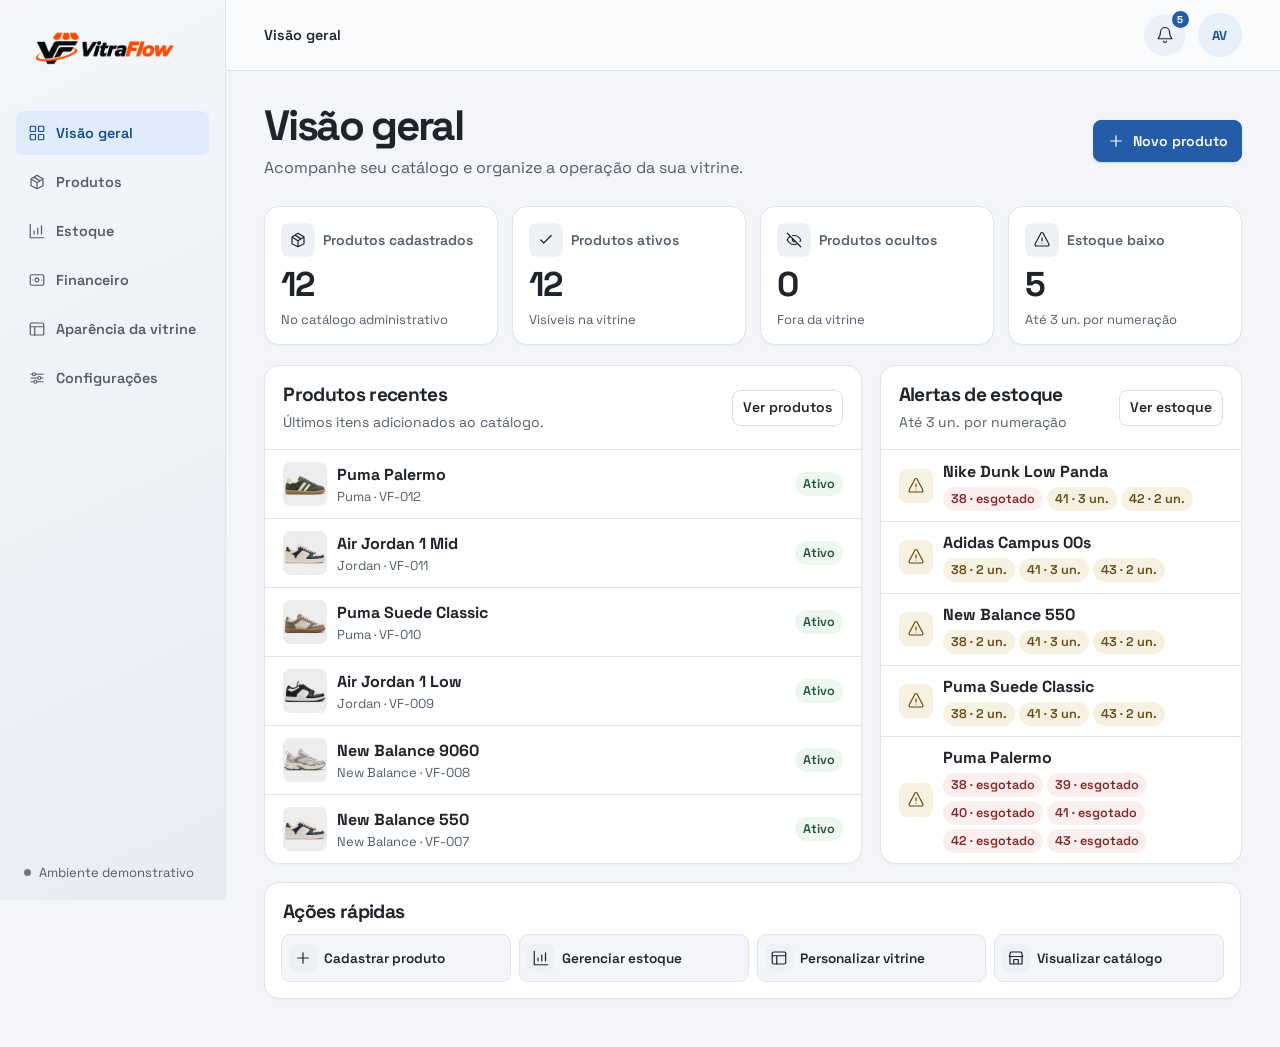
==== rn-imports/admin/index.html @ c919d17e "first commit" ====
<!doctype html>
<html lang="pt-BR">
<head>
  <meta charset="utf-8">
  <meta name="viewport" content="width=device-width, initial-scale=1, viewport-fit=cover">
  <meta name="description" content="Painel administrativo demonstrativo da VitraFlow">
  <title>Visão geral | VitraFlow</title>
  <link rel="icon" href="../assets/icons/vitraflow-symbol.png" type="image/png">
  <link rel="preconnect" href="https://fonts.googleapis.com">
  <link rel="preconnect" href="https://fonts.gstatic.com" crossorigin>
  <link href="https://fonts.googleapis.com/css2?family=Anton&family=Archivo:wght@400;600;700&family=Inter:wght@400;600;700&family=Space+Grotesk:wght@400;500;600;700&display=swap" rel="stylesheet">
  <link rel="stylesheet" href="admin.css">
  <script type="module" src="admin.js"></script>
</head>
<body>
  <a class="skip" href="#content">Ir para o conteúdo</a>
  <div class="shell">
    <div class="sidebar">
      <a class="wordmark" href="#overview"><img src="../assets/images/vitraflow-logo.png" alt="VitraFlow" width="778" height="264"></a>
      <nav id="navigation" aria-label="Administração"></nav>
      <div class="sidebar-foot"><span class="environment-dot"></span> Ambiente demonstrativo</div>
    </div>
    <div class="workspace">
      <header class="topbar">
        <div class="topbar-title"><span id="page-label">Visão geral</span></div>
        <div class="account">
          <details class="header-notifications" id="header-notifications">
            <summary class="icon-button" id="notification-toggle" aria-label="Notificações">
              <svg class="icon" viewBox="0 0 24 24" fill="none" stroke="currentColor" stroke-width="1.6" stroke-linecap="round" stroke-linejoin="round" aria-hidden="true"><path d="M18 8a6 6 0 0 0-12 0c0 7-3 7-3 9h18c0-2-3-2-3-9m-8 12a2 2 0 0 0 4 0"/></svg>
              <span class="notification-count" id="notification-count" aria-hidden="true" hidden></span>
            </summary>
            <section class="notification-panel" aria-labelledby="notification-title">
              <div class="notification-heading"><h2 id="notification-title">Notificações</h2><button class="button compact" id="clear-notifications" type="button" hidden>Limpar</button></div>
              <div id="notification-list"></div>
            </section>
          </details>
          <a class="avatar" id="profile-link" href="#profile" aria-label="Meu perfil">AV</a>
        </div>
      </header>
      <main id="content" tabindex="-1"></main>
    </div>
  </div>
  <div id="notice" class="toast" role="status" hidden></div>
  <dialog id="confirmation" aria-labelledby="confirmation-title" aria-describedby="confirmation-copy"><form method="dialog">
    <h2 id="confirmation-title"></h2><p id="confirmation-copy"></p>
    <div class="actions"><button class="button" value="cancel" autofocus>Cancelar</button><button class="button danger" value="confirm" id="confirmation-action">Confirmar</button></div>
  </form></dialog>
</body>
</html>
---- rn-imports/admin/admin.css ----
:root {
  color-scheme: light;
  --ink: #20232a;
  --muted: #535c69;
  --line: #e0e4eb;
  --soft: #edf0f4;
  --canvas: #f3f5f8;
  --surface: #fff;
  --danger: #9c2929;
  --radius: 15px;
  --accent: #255ca8;
  --accent-fill: #e0ebfc;
  font-family: 'Space Grotesk', system-ui, sans-serif;
  color: var(--ink);
  background: var(--canvas);
}
* { box-sizing: border-box; }
body { margin: 0; }
[hidden] { display: none !important; }
button, input, textarea, select { font: inherit; color: inherit; }
a { color: inherit; text-decoration: none; }
button { cursor: pointer; }
button:disabled { cursor: default; opacity: .45; }
:focus-visible { outline: 2px solid #565656; outline-offset: 3px; }
img { display: block; max-width: 100%; }
h1, h2, h3, p { margin: 0; }
h1 { font-size: clamp(1.85rem, 4vw, 2.65rem); letter-spacing: -.055em; line-height: 1.06; }
h2 { font-size: 1.2rem; letter-spacing: -.035em; }
h3 { font-size: 1rem; }
p { line-height: 1.5; }
small { font-size: .8125rem; }
.skip { position: fixed; top: .5rem; left: .5rem; background: white; padding: .75rem; z-index: 20; transform: translateY(-150%); }
.skip:focus { transform: none; }
.sr-only { position: absolute; width: 1px; height: 1px; overflow: hidden; clip-path: inset(50%); white-space: nowrap; }
.shell { display: grid; grid-template-columns: 226px minmax(0, 1fr); min-height: 100vh; }
.sidebar { background: linear-gradient(155deg, #f4f6fa, #e9edf3); border-right: 1px solid var(--line); position: sticky; top: 0; height: 100dvh; display: flex; flex-direction: column; padding: 24px 16px 16px; z-index: 5; overflow: auto; }
.wordmark { display: block; width: 150px; margin: 0 12px 36px; }
.wordmark img { height: auto; }
.sidebar nav { display: grid; gap: 5px; }
.nav-link { display: flex; align-items: center; gap: 10px; padding: 11px 12px; min-height: 44px; border-radius: 8px; font-weight: 600; color: var(--muted); font-size: .9rem; }
.nav-link:hover { background: #dfe5ee; color: var(--ink); }
.nav-link[aria-current] { background: var(--accent-fill); color: #184b8a; }
.sidebar-foot { margin-top: auto; padding: 18px 8px 3px; color: var(--muted); font-size: .8125rem; display: flex; align-items: center; gap: 8px; }
.environment-dot { width: 7px; height: 7px; border-radius: 50%; background: #777; }
.topbar { display: flex; align-items: center; justify-content: space-between; gap: 12px; min-height: 71px; padding: 10px clamp(14px, 3vw, 42px); background: #fafbfd; border-bottom: 1px solid var(--line); }
.topbar-title, .account { display: flex; align-items: center; gap: 12px; }
.topbar-title { font-weight: 600; font-size: .9rem; }
.avatar { display: grid; place-items: center; flex: 0 0 36px; height: 36px; border-radius: 50%; background: #e6effa; color: #245184; font-weight: 700; font-size: .8125rem; }
.icon { width: 18px; height: 18px; vertical-align: middle; flex: none; }
.nav-mobile-label { display: none; }
#content { max-width: 1536px; margin: 0 auto; padding: 32px clamp(14px, 3vw, 42px) 48px; }
.page-heading, .panel-heading, .actions { display: flex; flex-wrap: wrap; align-items: center; gap: 10px; }
.page-heading, .panel-heading { justify-content: space-between; }
.page-heading { margin-bottom: 26px; gap: 16px; }
.page-heading p { color: var(--muted); margin-top: 8px; }
.button, .icon-button { border: 1px solid #dedede; background: white; border-radius: 8px; padding: 9px 13px; min-height: 42px; display: inline-flex; align-items: center; justify-content: center; gap: 8px; font-weight: 600; font-size: .875rem; line-height: 1.2; text-align: center; }
.button:hover, .icon-button:hover { background: #f0f0f0; }
.button.primary { background: var(--accent); border-color: var(--accent); color: white; box-shadow: 0 1px 2px #12396026; }
.button.primary:hover { background: #1d4c8c; }
.button.danger { background: #faf0f0; border-color: #efd5d5; color: var(--danger); }
.button.danger:hover { background: #f4dddd; }
.button.compact { min-height: 36px; padding: 7px 10px; }
.icon-button { width: 42px; padding: 0; }
.muted { color: var(--muted); }
.stats { display: grid; grid-template-columns: repeat(4, minmax(0, 1fr)); gap: 14px; margin-bottom: 20px; }
.metric, .panel { background: white; border: 1px solid var(--line); border-radius: var(--radius); min-width: 0; box-shadow: 0 1px 2px #2636540a; }
.metric { padding: 16px; display: grid; gap: 10px; align-content: start; }
.metric-title { display: flex; align-items: center; gap: 8px; font-size: .875rem; color: var(--muted); font-weight: 600; }
.tile-icon { display: inline-grid; place-items: center; flex: 0 0 34px; width: 34px; height: 34px; border-radius: 8px; background: var(--soft); color: var(--ink); }
.metric strong { font-size: 2.15rem; line-height: 1; letter-spacing: -.06em; }
.dashboard-grid { display: grid; grid-template-columns: minmax(0, 1.65fr) minmax(0, 1fr); gap: 18px; align-items: stretch; }
.stack { display: grid; gap: 16px; min-width: 0; align-content: start; }
.panel-heading { padding: 16px 18px; }
.panel-heading p, .panel-body > p { color: var(--muted); margin-top: 5px; font-size: .875rem; }
.panel-body { padding: 16px 18px; }
.panel-heading + .panel-body { padding-top: 4px; }
.list { list-style: none; padding: 0; margin: 0; }
.list > li { padding: 12px 18px; border-top: 1px solid var(--line); display: flex; align-items: center; gap: 10px; }
.list strong, .table-product strong { display: block; overflow-wrap: anywhere; }
.list small { display: block; color: var(--muted); margin-top: 3px; overflow-wrap: anywhere; }
.list .right { margin-left: auto; white-space: nowrap; }
.dashboard-shortcuts { container-type: inline-size; margin-top: 18px; }
.dashboard-shortcuts .panel-heading { padding-bottom: 10px; }
.dashboard-shortcut-grid {
  display: grid;
  grid-template-columns: repeat(2, minmax(0, 1fr));
  gap: 8px;
  padding: 0 16px 16px;
  margin: 0;
  list-style: none;
}
.dashboard-shortcut-grid li { min-width: 0; }
.dashboard-shortcut-grid a {
  display: grid;
  grid-template-columns: 28px minmax(0, 1fr);
  align-items: center;
  gap: 7px;
  height: 100%;
  min-height: 48px;
  padding: 7px;
  border: 1px solid var(--line);
  border-radius: 9px;
  background: var(--canvas);
  font-size: .85rem;
  font-weight: 600;
  line-height: 1.25;
  overflow-wrap: anywhere;
}
.dashboard-shortcut-grid a:hover { border-color: var(--accent); color: var(--accent); }
.dashboard-shortcut-grid .tile-icon { width: 28px; height: 28px; }
@container (min-width: 620px) {
  .dashboard-shortcut-grid { grid-template-columns: repeat(4, minmax(0, 1fr)); }
}
@container (max-width: 305px) {
  .dashboard-shortcut-grid { grid-template-columns: minmax(0, 1fr); }
}
.badge { display: inline-flex; align-items: center; border-radius: 999px; padding: 4px 8px; background: #ededed; color: #474747; white-space: nowrap; font-weight: 600; font-size: .79rem; }
.badge.active { color: #24543b; background: #edf6ef; }
.badge.warning { color: #654914; background: #f7f1e2; }
.badge.out { color: #842727; background: #faeeee; }
.thumb, .product-image { position: relative; display: block; border-radius: 8px; background: #ececec; overflow: hidden; }
.thumb { flex: 0 0 44px; height: 44px; width: 44px; }
.sneaker-photo { position: absolute; inset: 0; overflow: hidden; --x: 0; --y: 0; }
.sneaker-photo img { position: absolute; width: 300%; height: 200%; max-width: none; left: calc(-100% * var(--x)); top: calc(-100% * var(--y)); object-fit: fill; }
.photo-1 { --x: 1; }
.photo-2 { --x: 2; }
.photo-3 { --y: 1; }
.photo-4 { --x: 1; --y: 1; }
.photo-5 { --x: 2; --y: 1; }
.shop-photo-single img { width: 100%; height: 100%; object-fit: cover; }
.filters, .field-grid { display: grid; grid-template-columns: repeat(2, minmax(0, 1fr)); gap: 13px; }
.filters { grid-template-columns: minmax(145px, 1.5fr) repeat(3, minmax(0, 1fr)); padding: 16px; }
.filter-toggle { display: none; }
.advanced-filters { display: contents; }
.field { display: grid; gap: 5px; min-width: 0; align-content: start; font-weight: 600; font-size: .875rem; }
.field input, .field select, .field textarea { background: white; border: 1px solid #d9d9d9; border-radius: 8px; padding: 9px 10px; min-height: 42px; width: 100%; min-width: 0; font-weight: 400; }
.field textarea { resize: vertical; }
.full { grid-column: 1 / -1; }
.check { display: flex; align-items: center; gap: 8px; min-height: 44px; font-weight: 600; font-size: .875rem; }
.check input { width: 18px; height: 18px; accent-color: var(--accent); }
table { width: 100%; border-collapse: collapse; font-size: .875rem; }
th, td { text-align: left; padding: 12px 10px; border-top: 1px solid var(--line); }
th { background: #f7f7f7; color: var(--muted); font-weight: 600; }
th:first-child, td:first-child { padding-left: 16px; }
.table-product { display: flex; align-items: center; gap: 8px; }
td .actions { gap: 5px; }
.empty { padding: 22px 18px; color: var(--muted); }
.form-layout { display: grid; gap: 16px; max-width: 980px; }
.variant { display: grid; grid-template-columns: minmax(0, 1fr) minmax(0, 1fr) auto; gap: 10px; align-items: end; }
.image-grid { display: grid; grid-template-columns: repeat(auto-fit, minmax(125px, 1fr)); gap: 12px; }
.image-option { border: 1px solid var(--line); padding: 8px; border-radius: 10px; min-width: 0; }
.image-option .thumb { width: 100%; height: auto; aspect-ratio: 1.35; }
.stock-variants { display: flex; gap: 8px; flex-wrap: wrap; }
.stock-variant { width: 84px; border: 1px solid var(--line); border-radius: 9px; padding: 6px; }
.stock-variant:has(.out) { border-color: #edcccc; }
.stock-variant:has(.warning) { border-color: #e8d8ac; }
.stock-variant .badge { font-size: .72rem; padding-inline: 4px; justify-self: start; }
.form-error { color: var(--danger); font-weight: 600; }
.toast { position: fixed; bottom: 18px; right: 18px; z-index: 9; background: #232e3e; color: white; padding: 13px 17px; border-radius: 10px; max-width: calc(100% - 36px); box-shadow: 0 8px 30px #0002; }
dialog { border: 1px solid var(--line); border-radius: var(--radius); max-width: min(460px, calc(100% - 28px)); padding: 22px; }
dialog::backdrop { background: #0007; }
#confirmation p { margin: 12px 0 20px; }
.appearance-grid { display: grid; grid-template-columns: minmax(320px, .8fr) minmax(0, 1.35fr); gap: 18px; align-items: start; }
.preview-panel { position: sticky; top: 16px; }
.preview-tools { display: flex; flex-wrap: wrap; align-items: center; gap: 8px; }
.preview-modes { display: inline-flex; padding: 3px; background: #e8ebef; border-radius: 9px; }
.preview-modes .button { min-height: 31px; border: 1px solid transparent; background: transparent; }
.preview-modes .button[aria-pressed="true"] {
  background: white;
  border-color: #dce0e6;
  box-shadow: 0 1px 2px #18243815;
}
.preview-wrap { padding: 12px; background: #e8ebf0; border-radius: 0 0 var(--radius) var(--radius); }
.preview-window { margin-inline: auto; overflow: hidden; border-radius: 11px; border: 1px solid #cdd3dd; box-shadow: 0 8px 24px #26365418; }
.preview-window[data-mode="mobile"] { max-width: 392px; }
.preview-chrome { position: relative; display: flex; align-items: center; justify-content: center; height: 34px; background: #f7f8fa; border-bottom: 1px solid #dce0e7; font-size: .75rem; color: var(--muted); }
.window-lights { position: absolute; left: 11px; display: flex; gap: 5px; }
.window-lights i { width: 8px; height: 8px; background: #c6a0a0; border-radius: 50%; }
.window-lights i:nth-child(2) { background: #d5ba8b; }
.window-lights i:nth-child(3) { background: #a0bda6; }
.preview-viewport { height: clamp(350px, 62vh, 660px); position: relative; overflow: hidden; background: white; }
.preview { position: absolute; inset: 0 auto auto 0; display: block; border: 0; transform-origin: top left; }
.preview-expanded { grid-template-columns: minmax(0, 1fr); }
.preview-expanded .preview-panel { order: -1; position: static; }
.preview-expanded .preview-viewport { height: min(70vh, 760px); }
.color-pair { display: grid; grid-template-columns: 46px minmax(0, 1fr); gap: 6px; }
.field input[type="color"] { padding: 3px; }
.section-order { display: grid; grid-template-columns: minmax(0, 1fr) repeat(2, auto); gap: 5px; align-items: center; }
@media (max-width: 1100px) {
  .shell { grid-template-columns: 190px minmax(0, 1fr); }
  .stats { grid-template-columns: repeat(2, minmax(0, 1fr)); }
}
@media (max-width: 900px) {
  .preview-modes .button { min-height: 44px; }
  .appearance-grid { grid-template-columns: minmax(0, 1fr); }
  .preview-panel { position: static; }
}
@media (max-width: 767px) {
  .shell { display: block; }
  :root { --tabbar-height: calc(68px + env(safe-area-inset-bottom)); }
  body { padding-bottom: var(--tabbar-height); }
  .sidebar {
    position: fixed;
    inset: auto 0 0;
    height: var(--tabbar-height);
    padding: 6px max(6px, env(safe-area-inset-right)) calc(6px + env(safe-area-inset-bottom)) max(6px, env(safe-area-inset-left));
    border: 0;
    border-top: 1px solid var(--line);
    background: #f6f8fcf5;
    backdrop-filter: blur(16px);
    overflow: visible;
    box-shadow: 0 -3px 16px #2636540c;
  }
  .sidebar .wordmark, .sidebar-foot, .nav-desktop-label { display: none; }
  .nav-mobile-label { display: block; }
  .sidebar nav { height: 100%; grid-template-columns: repeat(6, minmax(0, 1fr)); gap: 2px; }
  .nav-link { flex-direction: column; justify-content: center; gap: 4px; min-width: 0; padding: 4px 1px; font-size: clamp(.625rem, 2.4vw, .75rem); }
  .nav-link .icon { width: 19px; height: 19px; }
  .toast { bottom: calc(var(--tabbar-height) + 10px); }
  #content { padding-top: 22px; padding-bottom: 24px; }
  .page-heading { gap: 12px; margin-bottom: 18px; }
  .dashboard-grid { grid-template-columns: 1fr; }
  .filters { grid-template-columns: repeat(2, minmax(0, 1fr)); }
  .button.compact { min-height: 44px; }
}
@media (max-width: 480px) {
  .field-grid, .filters { grid-template-columns: minmax(0, 1fr); }
  .metric { padding: 12px; }
  .metric-title { align-items: start; }
  .metric-title .tile-icon { display: none; }
  .topbar-title, .account { gap: 6px; }
  .topbar-title { font-size: .82rem; }
  .variant .button { padding-inline: 6px; }
}
.preview-jump { display: none; }
@media (max-width: 900px) {
  .preview-jump { display: inline-flex; }
  .appearance-grid[data-view="editor"] .preview-panel,
  .appearance-grid[data-view="preview"] #appearance-form { display: none; }
  .preview-expand { display: none; }
}
.editor-groups {
  display: grid;
  grid-template-columns: repeat(4, minmax(0, 1fr));
  gap: 3px;
  padding: 4px;
  border: 1px solid var(--line);
  border-radius: 11px;
  background: var(--soft);
}
.editor-groups .button { border-color: transparent; background: transparent; padding-inline: 2px; font-size: .8125rem; }
.editor-groups .button[aria-pressed="true"] { border-color: var(--line); color: var(--accent); background: white; box-shadow: 0 1px 2px #18243815; }
.editor-groups .button:hover { color: var(--accent); }
.appearance-actions .panel-body { gap: 8px; }
.appearance-actions #draft-status { margin-top: 0; }


@media (max-width: 767px) {
  .filters { grid-template-columns: minmax(0, 1fr) auto; align-items: end; }
  .filter-toggle { display: inline-flex; min-height: 44px; }
  .advanced-filters { display: grid; grid-column: 1 / -1; gap: 10px; grid-template-columns: repeat(auto-fit, minmax(min(100%, 140px), 1fr)); }
  .filter-toggle[aria-expanded="false"] + .advanced-filters { display: none; }
}


@media (max-width: 1080px) {
  table, tbody, tr, td { display: block; }
  thead { position: absolute; width: 1px; height: 1px; overflow: hidden; clip-path: inset(50%); }
  tbody tr { padding: 10px 14px; border-top: 1px solid var(--line); }
  td, td:first-child { padding: 5px 0; border: 0; overflow-wrap: anywhere; }
  td[data-label] { display: flex; gap: 8px; align-items: baseline; }
  td[data-label]::before { content: attr(data-label); font-weight: 600; flex: 0 0 76px; color: var(--muted); }
}
.product-edit { max-width: 760px; gap: 10px; }
.product-edit .panel-heading { padding: 12px 14px; }
.product-edit .panel-body { padding: 0 14px 14px; }
.product-edit .field-grid, .product-edit .stack, .product-edit .variant { gap: 8px; }
.product-edit .image-grid { grid-template-columns: repeat(auto-fill, minmax(112px, 1fr)); gap: 8px; }
.product-edit .image-option .thumb { aspect-ratio: 1.6; }
.product-edit .product-save {
  position: sticky;
  bottom: var(--tabbar-height, 0px);
  z-index: 2;
  background: var(--surface);
  border: 1px solid var(--line);
  border-radius: var(--radius);
  padding: 8px 12px;
}
.product-edit .form-error { margin-bottom: 6px; }
@media (max-width: 480px) {
  .product-edit .field-grid { grid-template-columns: repeat(2, minmax(0, 1fr)); }
  .product-edit .field:has([name="name"]) { grid-column: 1 / -1; }
  .product-edit .image-grid { grid-template-columns: repeat(auto-fill, minmax(98px, 1fr)); }
}
.form-layout:not(.product-edit) .product-save { display: contents; }

@media (min-width: 1024px) {
  .product-edit {
    max-width: 980px;
    grid-template-columns: 156px minmax(0, 1fr);
    column-gap: 18px;
    align-items: start;
  }
  .product-edit > .editor-groups {
    grid-column: 1;
    grid-row: 1 / 3;
    grid-template-columns: minmax(0, 1fr);
    padding: 6px;
  }
  .product-edit > .editor-groups .button {
    justify-content: flex-start;
    padding-inline: 12px;
    font-size: .875rem;
  }
  .product-edit > [id^="product-"],
  .product-edit > .product-save { grid-column: 2; }
  .product-edit .panel-heading { padding: 15px 18px; }
  .product-edit .panel-body { padding: 0 18px 18px; }
  .product-edit .field-grid { gap: 10px 14px; }
  .product-edit .product-save { padding: 8px 14px; }
  .product-edit .product-save .actions { justify-content: flex-end; }
}

.identity-logo { gap: 8px; }
.identity-logo-preview {
  width: 105px;
  height: 52px;
  padding: 4px;
  object-fit: contain;
  border: 1px solid var(--line);
  border-radius: 8px;
}

.finance-stats { grid-template-columns: repeat(3, minmax(0, 1fr)); }
.finance-form { grid-template-columns: minmax(0, 2fr) repeat(2, minmax(0, 1fr)); }
.finance-entry { flex-wrap: wrap; }
.finance-entry > div:first-child { flex: 1 1 160px; }
.finance-entry button { flex-shrink: 0; }
@media (max-width: 600px) {
  .finance-stats { grid-template-columns: repeat(2, minmax(0, 1fr)); }
  .finance-stats .metric:last-child { grid-column: 1 / -1; }
  .finance-form { grid-template-columns: repeat(2, minmax(0, 1fr)); }
  .finance-form > .field:first-child { grid-column: 1 / -1; }
}

.finance-report {
  --report-accent: #23594c;
  --report-light: #e8f0eb;
  --report-line: #e1e8e3;
}
.finance-report .page-heading { margin-bottom: 8px; }
.report-range { margin-bottom: 16px; font-size: .8rem; }
.report-actions .primary { background: var(--report-accent); border-color: var(--report-accent); }
.report-actions .primary:hover:not(:disabled) { background: #184437; }
.finance-report .finance-stats { grid-template-columns: repeat(4, minmax(0, 1fr)); margin-bottom: 14px; }
.finance-report .metric { gap: 8px; padding: 14px; }
.finance-report .metric strong { font-size: clamp(1.2rem, 2.2vw, 2rem); overflow-wrap: anywhere; }
.report-up { color: #245e4b; }
.report-down { color: #a23d30; }
.report-grid { display: grid; grid-template-columns: minmax(0, 1.85fr) minmax(0, 1fr); gap: 14px; align-items: stretch; }
.report-unit { background: var(--report-light); color: var(--report-accent); padding: 4px 8px; border-radius: 6px; font-size: .75rem; font-weight: 600; }
.report-chart { display: grid; grid-template-columns: repeat(var(--chart-slots, 7), minmax(0, 1fr)); gap: 3px; margin-inline: 16px; height: 220px; }
.report-bar { display: grid; grid-template-rows: minmax(0, 1fr) 24px; min-width: 0; border: 0; background: transparent; padding: 0; }
.report-bar-track { display: flex; align-items: end; justify-content: center; background: repeating-linear-gradient(to top, var(--report-line) 0 1px, transparent 1px 25%); padding-bottom: 1px; }
.report-bar-fill { width: min(68%, 52px); height: var(--bar-size); min-height: 3px; background: var(--report-accent); border-radius: 7px 7px 2px 2px; }
.report-bar-fill.is-zero { background: #aebfba; }
.report-bar:hover .report-bar-fill, .report-bar[aria-pressed="true"] .report-bar-fill { background: #477d6d; }
.report-bar[aria-pressed="true"] .report-bar-label { color: var(--report-accent); font-weight: 700; }
.report-bar-label { align-self: end; overflow-wrap: anywhere; font-size: .78rem; color: var(--muted); }
.report-reading { color: var(--muted); min-height: 38px; padding: 8px 16px 10px; font-size: .8125rem; }
.report-ranking { padding: 0 16px 14px 36px; margin: 0; }
.report-ranking li { padding-block: 6px; }
.report-ranking li::marker { color: var(--report-accent); }
.report-ranking li > div:first-child { display: flex; justify-content: space-between; align-items: baseline; gap: 8px; font-size: .875rem; }
.report-ranking li strong { overflow-wrap: anywhere; }
.report-ranking li span { flex-shrink: 0; color: var(--muted); }
.report-progress { margin-top: 5px; background: var(--report-light); height: 4px; border-radius: 5px; overflow: hidden; }
.report-progress span { display: block; height: 100%; background: var(--report-accent); }
.report-summary, .report-records { margin-top: 14px; }
.report-summary dl { display: grid; grid-template-columns: repeat(4, minmax(0, 1fr)); margin: 0; border-top: 1px solid var(--line); }
.report-summary dl > div { padding: 12px 16px; }
.report-summary dt { font-size: .8125rem; color: var(--muted); }
.report-summary dd { margin: 3px 0 0; font-weight: 700; }
.report-records > summary { cursor: pointer; padding: 14px 16px; font-weight: 600; }
.report-record-body { padding: 0 14px 14px; }
@media (max-width: 960px) {
  .finance-report .finance-stats { grid-template-columns: repeat(2, minmax(0, 1fr)); }
  .finance-report .finance-stats .metric:last-child { grid-column: auto; }
}
@media (max-width: 680px) {
  .report-grid { grid-template-columns: minmax(0, 1fr); }
  .report-summary dl { grid-template-columns: repeat(2, minmax(0, 1fr)); }
  .report-chart { height: 170px; }
  .report-bar-label { font-size: .68rem; }
}

.dashboard-alerts .panel-heading { gap: 8px; }
.stock-alert-list > li { align-items: flex-start; padding-block: 10px; }
.stock-alert-list > li > div { min-width: 0; }
.stock-alert-list .tile-icon { background: #f7f1e2; color: #654914; }
.stock-alert-sizes { display: flex; flex-wrap: wrap; gap: 4px; margin-top: 5px; }
.stock-alert-sizes .badge { white-space: normal; overflow-wrap: anywhere; }
.stock-alert-overflow { padding: 9px 18px; border-top: 1px solid var(--line); font-size: .8125rem; }

@media (min-width: 768px) {
  .dashboard-alerts, .stock-alert-list { display: flex; flex-direction: column; }
  .stock-alert-list { flex: 1; }
  .stock-alert-list > li { flex: 1; align-items: center; }
}

.header-notifications { position: relative; }
.header-notifications > summary { position: relative; list-style: none; cursor: pointer; border-radius: 50%; background: #edf0f6; border-color: transparent; }
.header-notifications[open] > summary { background: var(--accent-fill); color: var(--accent); }
.header-notifications > summary::-webkit-details-marker { display: none; }
.notification-count {
  position: absolute;
  top: -4px;
  right: -4px;
  display: grid;
  place-items: center;
  min-width: 17px;
  height: 17px;
  padding-inline: 3px;
  border-radius: 999px;
  background: var(--accent);
  color: white;
  font-size: .625rem;
  font-weight: 700;
}
.notification-panel {
  position: absolute;
  z-index: 6;
  top: calc(100% + 8px);
  right: 0;
  width: min(350px, calc(100vw - 80px));
  max-height: min(66vh, 460px);
  overflow: auto;
  padding: 12px;
  border: 1px solid #ffffffab;
  border-radius: 24px;
  background: #e7ecf6ed;
  backdrop-filter: blur(24px) saturate(145%);
  box-shadow: 0 12px 36px #26365436;
}
.notification-heading { display: flex; justify-content: space-between; align-items: center; gap: 10px; padding: 4px 6px 10px; }
.notification-heading h2 { font-size: 1.22rem; }
.notification-heading .button { border-radius: 999px; background: #ffffff85; border-color: transparent; }
.notification-items { list-style: none; display: grid; gap: 6px; padding: 0; margin: 0; }
.notification-item { display: flex; align-items: flex-start; gap: 9px; padding: 10px; border-radius: 16px; background: #ffffffdb; overflow-wrap: anywhere; }
.notification-item:hover { background: #fff; box-shadow: inset 0 0 0 1px var(--accent-fill); }
.notification-item .tile-icon { border-radius: 10px; background: #f7f1e2; color: #654914; }
.notification-item strong, .notification-item small, .notification-app { display: block; }
.notification-item strong { font-size: .9rem; }
.notification-item small, .notification-app { color: var(--muted); font-size: .75rem; }
.notification-empty { padding: 16px 8px; text-align: center; color: var(--muted); }
.avatar { overflow: hidden; }
.avatar img { width: 100%; height: 100%; object-fit: cover; }
.profile-photo-row { display: flex; flex-wrap: wrap; align-items: center; gap: 12px; }
.profile-photo-row .profile-photo { flex-basis: 72px; height: 72px; font-size: 1.35rem; }
.profile-photo-controls { flex: 1 1 220px; gap: 6px; justify-items: start; }
.profile-photo-controls .field { width: 100%; }
.profile-photo-controls input { max-width: 100%; }
#profile-link { flex-basis: 44px; width: 44px; height: 44px; }
#profile-link:hover, #profile-link[aria-current="page"] { box-shadow: inset 0 0 0 2px var(--accent); }
@media (max-width: 767px) {
  .header-notifications > summary { width: 44px; min-height: 44px; }
  .notification-panel { right: -50px; width: min(350px, calc(100vw - 28px)); }
}

.access-page {
  display: grid;
  place-items: center;
  min-height: 100dvh;
  padding: 24px 14px;
}
.access-card { width: min(100%, 430px); padding: clamp(20px, 5vw, 32px); }
.access-logo { width: 130px; height: auto; margin-bottom: 18px; }
.access-card h1 { font-size: clamp(1.65rem, 5vw, 2.1rem); }
.access-note { margin-top: 6px; font-size: .875rem; }
.access-card .access-switch { grid-template-columns: repeat(2, minmax(0, 1fr)); margin-block: 18px; }
.access-card .access-switch .button { font-size: .875rem; }
.access-error { margin-top: 12px; }
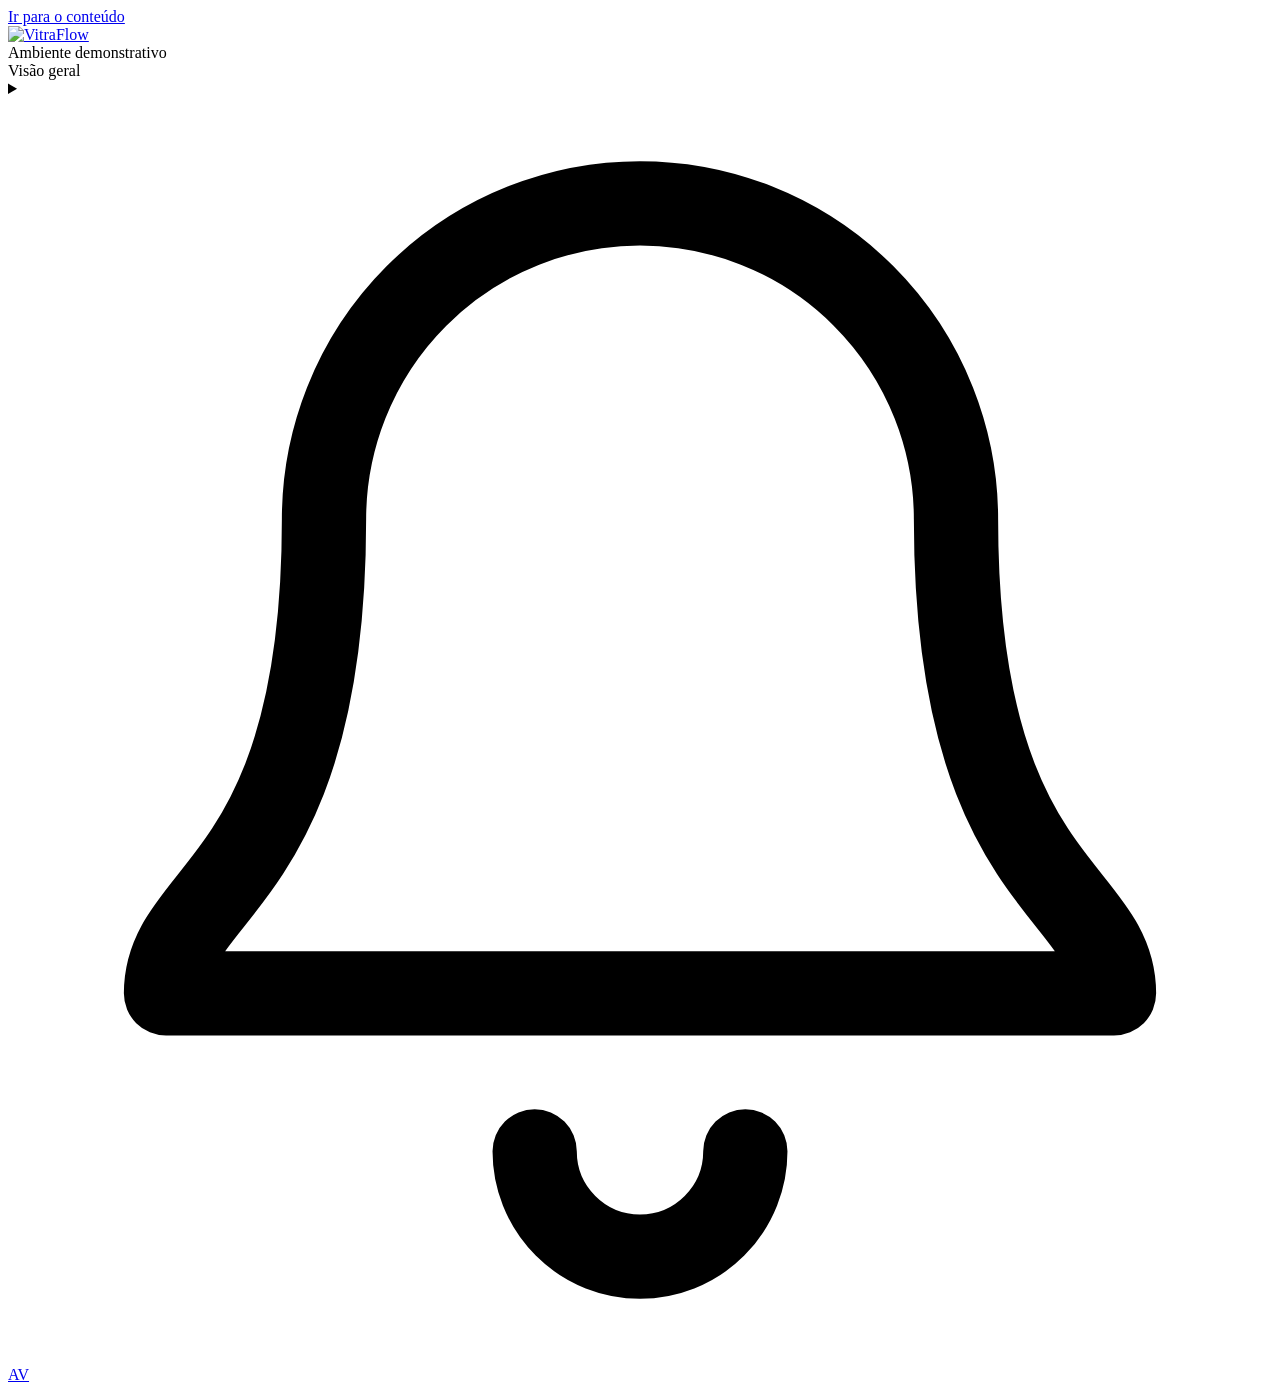
==== commit 9a0ed045: "projeto pronto para vercel" ====
--- a/rn-imports/admin/index.html
+++ b/rn-imports/admin/index.html
@@ -5,18 +5,18 @@
   <meta name="viewport" content="width=device-width, initial-scale=1, viewport-fit=cover">
   <meta name="description" content="Painel administrativo demonstrativo da VitraFlow">
   <title>Visão geral | VitraFlow</title>
-  <link rel="icon" href="../assets/icons/vitraflow-symbol.png" type="image/png">
+  <link rel="icon" href="/assets/icons/vitraflow-symbol.png" type="image/png">
   <link rel="preconnect" href="https://fonts.googleapis.com">
   <link rel="preconnect" href="https://fonts.gstatic.com" crossorigin>
   <link href="https://fonts.googleapis.com/css2?family=Anton&family=Archivo:wght@400;600;700&family=Inter:wght@400;600;700&family=Space+Grotesk:wght@400;500;600;700&display=swap" rel="stylesheet">
-  <link rel="stylesheet" href="admin.css">
-  <script type="module" src="admin.js"></script>
+  <link rel="stylesheet" href="/admin/admin.css">
+  <script type="module" src="/admin/admin.js"></script>
 </head>
 <body>
   <a class="skip" href="#content">Ir para o conteúdo</a>
   <div class="shell">
     <div class="sidebar">
-      <a class="wordmark" href="#overview"><img src="../assets/images/vitraflow-logo.png" alt="VitraFlow" width="778" height="264"></a>
+      <a class="wordmark" href="#overview"><img src="/assets/images/vitraflow-logo.png" alt="VitraFlow" width="778" height="264"></a>
       <nav id="navigation" aria-label="Administração"></nav>
       <div class="sidebar-foot"><span class="environment-dot"></span> Ambiente demonstrativo</div>
     </div>
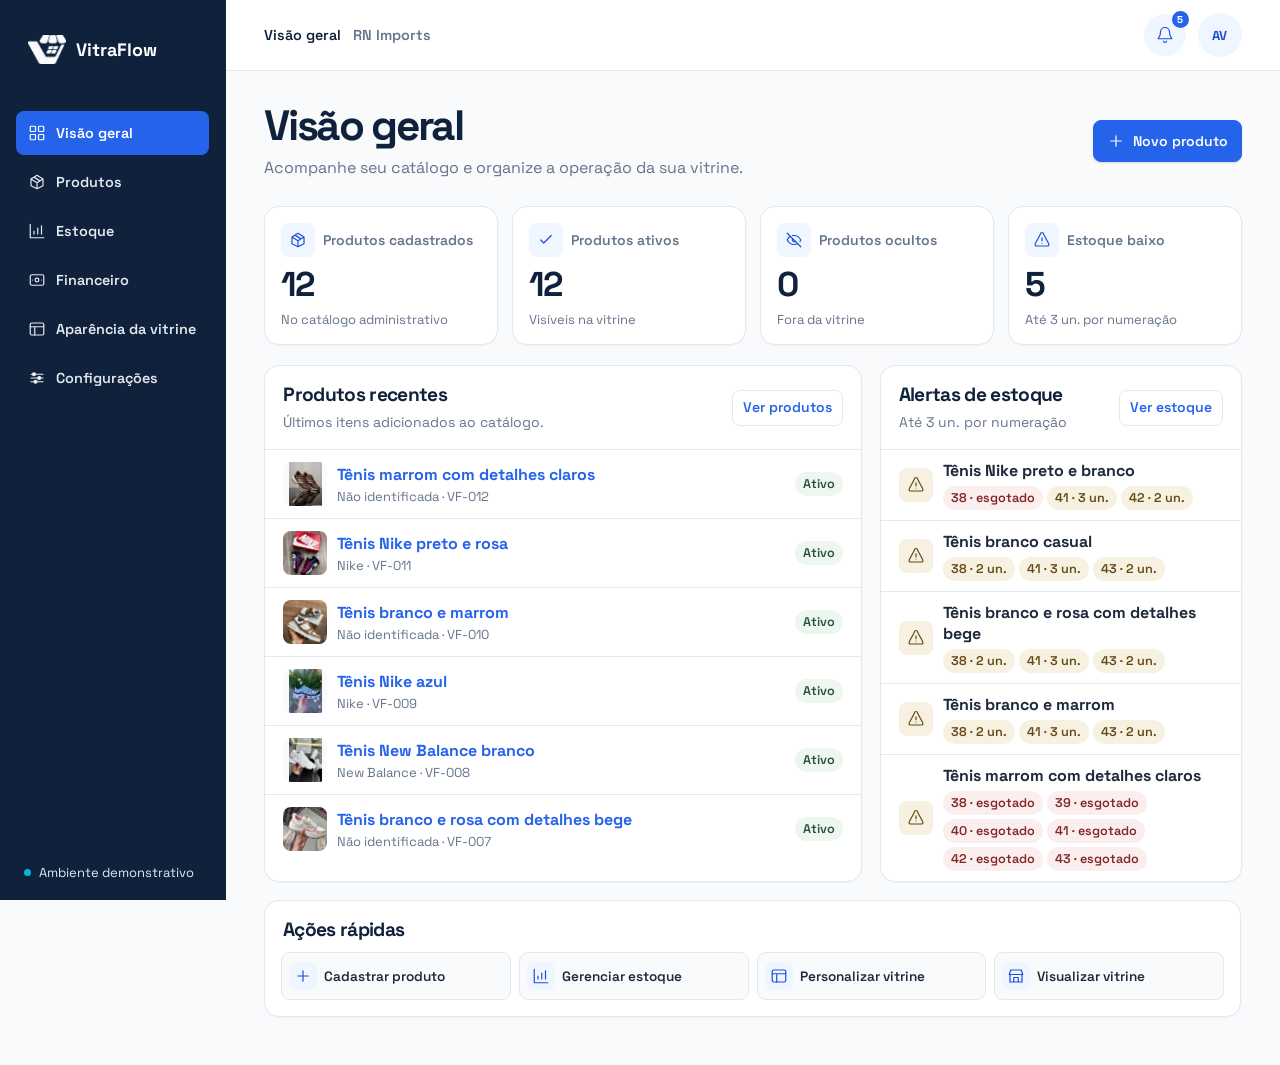
==== commit c61ba982: "front com protótipo para cliente" ====
--- a/rn-imports/admin/index.html
+++ b/rn-imports/admin/index.html
@@ -5,24 +5,27 @@
   <meta name="viewport" content="width=device-width, initial-scale=1, viewport-fit=cover">
   <meta name="description" content="Painel administrativo demonstrativo da VitraFlow">
   <title>Visão geral | VitraFlow</title>
-  <link rel="icon" href="/assets/icons/vitraflow-symbol.png" type="image/png">
+  <link rel="icon" href="../assets/icons/favicon-vitraflow.png" type="image/png">
   <link rel="preconnect" href="https://fonts.googleapis.com">
   <link rel="preconnect" href="https://fonts.gstatic.com" crossorigin>
   <link href="https://fonts.googleapis.com/css2?family=Anton&family=Archivo:wght@400;600;700&family=Inter:wght@400;600;700&family=Space+Grotesk:wght@400;500;600;700&display=swap" rel="stylesheet">
-  <link rel="stylesheet" href="/admin/admin.css">
-  <script type="module" src="/admin/admin.js"></script>
+  <link rel="stylesheet" href="admin.css">
+  <script type="module" src="admin.js"></script>
 </head>
 <body>
   <a class="skip" href="#content">Ir para o conteúdo</a>
   <div class="shell">
     <div class="sidebar">
-      <a class="wordmark" href="#overview"><img src="/assets/images/vitraflow-logo.png" alt="VitraFlow" width="778" height="264"></a>
+      <a class="wordmark" href="#overview">
+        <img src="../assets/images/vitraflow-logo.png" alt="" width="620" height="489">
+        <span>VitraFlow</span>
+      </a>
       <nav id="navigation" aria-label="Administração"></nav>
       <div class="sidebar-foot"><span class="environment-dot"></span> Ambiente demonstrativo</div>
     </div>
     <div class="workspace">
       <header class="topbar">
-        <div class="topbar-title"><span id="page-label">Visão geral</span></div>
+        <div class="topbar-title"><span id="page-label">Visão geral</span><span class="muted">RN Imports</span></div>
         <div class="account">
           <details class="header-notifications" id="header-notifications">
             <summary class="icon-button" id="notification-toggle" aria-label="Notificações">
--- a/rn-imports/admin/admin.css
+++ b/rn-imports/admin/admin.css
@@ -0,0 +1,498 @@
+:root {
+  color-scheme: light;
+  --admin-primary: #2563EB;
+  --admin-primary-dark: #10213C;
+  --admin-accent: #06B6D4;
+  --admin-background: #F8FAFC;
+  --admin-surface: #FFFFFF;
+  --admin-text: #1E293B;
+  --admin-text-secondary: #64748B;
+  --admin-border: #E2E8F0;
+  --admin-primary-hover: #1D4ED8;
+  --admin-primary-tint: #EFF6FF;
+  --admin-field-border: #7C8CA1;
+  --danger: #9c2929;
+  --radius: 15px;
+  font-family: 'Space Grotesk', system-ui, sans-serif;
+  color: var(--admin-text);
+  background: var(--admin-background);
+}
+* { box-sizing: border-box; }
+body { margin: 0; }
+[hidden] { display: none !important; }
+button, input, textarea, select { font: inherit; color: inherit; }
+a { color: inherit; text-decoration: none; }
+button { cursor: pointer; }
+button:disabled { cursor: default; opacity: .45; }
+:focus-visible { outline: 2px solid var(--admin-primary); outline-offset: 3px; }
+img { display: block; max-width: 100%; }
+h1, h2, h3, p { margin: 0; }
+h1, h2, h3, .topbar-title, .metric strong { color: var(--admin-primary-dark); }
+h1 { font-size: clamp(1.85rem, 4vw, 2.65rem); letter-spacing: -.055em; line-height: 1.06; }
+h2 { font-size: 1.2rem; letter-spacing: -.035em; }
+h3 { font-size: 1rem; }
+p { line-height: 1.5; }
+small { font-size: .8125rem; }
+.skip { position: fixed; top: .5rem; left: .5rem; background: var(--admin-surface); padding: .75rem; z-index: 20; transform: translateY(-150%); }
+.skip:focus { transform: none; }
+.sr-only { position: absolute; width: 1px; height: 1px; overflow: hidden; clip-path: inset(50%); white-space: nowrap; }
+.shell { display: grid; grid-template-columns: 226px minmax(0, 1fr); min-height: 100vh; }
+.sidebar { background: var(--admin-primary-dark); border-right: 1px solid var(--admin-primary-dark); position: sticky; top: 0; height: 100dvh; display: flex; flex-direction: column; padding: 24px 16px 16px; z-index: 5; overflow: auto; }
+.wordmark, .access-brand { display: flex; align-items: center; gap: 10px; font-size: 1.125rem; font-weight: 700; }
+.wordmark { width: max-content; min-height: 51px; margin: 0 12px 36px; color: var(--admin-surface); }
+.wordmark img { width: 38px; height: auto; }
+.sidebar :focus-visible { outline-color: var(--admin-accent); }
+.sidebar nav { display: grid; gap: 5px; }
+.nav-link { display: flex; align-items: center; gap: 10px; padding: 11px 12px; min-height: 44px; border-radius: 8px; font-weight: 600; color: var(--admin-border); font-size: .9rem; }
+.nav-link:hover { background: #203757; color: var(--admin-surface); }
+.nav-link[aria-current] { background: var(--admin-primary); color: var(--admin-surface); }
+.sidebar-foot { margin-top: auto; padding: 18px 8px 3px; color: var(--admin-border); font-size: .8125rem; display: flex; align-items: center; gap: 8px; }
+.environment-dot { width: 7px; height: 7px; border-radius: 50%; background: var(--admin-accent); }
+.topbar { display: flex; align-items: center; justify-content: space-between; gap: 12px; min-height: 71px; padding: 10px clamp(14px, 3vw, 42px); background: var(--admin-surface); border-bottom: 1px solid var(--admin-border); }
+.topbar-title, .account { display: flex; align-items: center; gap: 12px; }
+.topbar-title { font-weight: 600; font-size: .9rem; }
+.avatar { display: grid; place-items: center; flex: 0 0 36px; height: 36px; border-radius: 50%; background: var(--admin-primary-tint); color: var(--admin-primary-hover); font-weight: 700; font-size: .8125rem; }
+.icon { width: 18px; height: 18px; vertical-align: middle; flex: none; }
+.nav-mobile-label { display: none; }
+#content { max-width: 1536px; margin: 0 auto; padding: 32px clamp(14px, 3vw, 42px) 48px; }
+.page-heading, .panel-heading, .actions { display: flex; flex-wrap: wrap; align-items: center; gap: 10px; }
+.page-heading, .panel-heading { justify-content: space-between; }
+.page-heading { margin-bottom: 26px; gap: 16px; }
+.page-heading p { color: var(--admin-text-secondary); margin-top: 8px; }
+.button, .icon-button { color: var(--admin-primary); border: 1px solid var(--admin-border); background: var(--admin-surface); border-radius: 8px; padding: 9px 13px; min-height: 42px; display: inline-flex; align-items: center; justify-content: center; gap: 8px; font-weight: 600; font-size: .875rem; line-height: 1.2; text-align: center; }
+.button:hover, .icon-button:hover { background: var(--admin-primary-tint); color: var(--admin-primary-hover); }
+.button.primary { background: var(--admin-primary); border-color: var(--admin-primary); color: var(--admin-surface); box-shadow: 0 1px 2px #12396026; }
+.button.primary:hover { background: var(--admin-primary-hover); border-color: var(--admin-primary-hover); }
+.button.danger { background: #faf0f0; border-color: #efd5d5; color: var(--danger); }
+.button.danger:hover { background: #f4dddd; }
+.button.compact { min-height: 36px; padding: 7px 10px; }
+.icon-button { width: 42px; padding: 0; }
+.muted { color: var(--admin-text-secondary); }
+.stats { display: grid; grid-template-columns: repeat(4, minmax(0, 1fr)); gap: 14px; margin-bottom: 20px; }
+.metric, .panel { background: var(--admin-surface); border: 1px solid var(--admin-border); border-radius: var(--radius); min-width: 0; box-shadow: 0 1px 2px #2636540a; }
+.metric { padding: 16px; display: grid; gap: 10px; align-content: start; }
+.metric-title { display: flex; align-items: center; gap: 8px; font-size: .875rem; color: var(--admin-text-secondary); font-weight: 600; }
+.tile-icon { display: inline-grid; place-items: center; flex: 0 0 34px; width: 34px; height: 34px; border-radius: 8px; background: var(--admin-primary-tint); color: var(--admin-primary-hover); }
+.metric strong { font-size: 2.15rem; line-height: 1; letter-spacing: -.06em; }
+.dashboard-grid { display: grid; grid-template-columns: minmax(0, 1.65fr) minmax(0, 1fr); gap: 18px; align-items: stretch; }
+.stack { display: grid; gap: 16px; min-width: 0; align-content: start; }
+.panel-heading { padding: 16px 18px; }
+.panel-heading p, .panel-body > p { color: var(--admin-text-secondary); margin-top: 5px; font-size: .875rem; }
+.panel-body { padding: 16px 18px; }
+.panel-heading + .panel-body { padding-top: 4px; }
+.list { list-style: none; padding: 0; margin: 0; }
+.list > li { padding: 12px 18px; border-top: 1px solid var(--admin-border); display: flex; align-items: center; gap: 10px; }
+.list strong, .table-product strong { display: block; overflow-wrap: anywhere; }
+.list a:not(.button), .stock-variants a { color: var(--admin-primary); }
+.list a:not(.button):hover, .stock-variants a:hover { color: var(--admin-primary-hover); text-decoration: underline; }
+.list small { display: block; color: var(--admin-text-secondary); margin-top: 3px; overflow-wrap: anywhere; }
+.list .right { margin-left: auto; white-space: nowrap; }
+.dashboard-shortcuts { container-type: inline-size; margin-top: 18px; }
+.dashboard-shortcuts .panel-heading { padding-bottom: 10px; }
+.dashboard-shortcut-grid {
+  display: grid;
+  grid-template-columns: repeat(2, minmax(0, 1fr));
+  gap: 8px;
+  padding: 0 16px 16px;
+  margin: 0;
+  list-style: none;
+}
+.dashboard-shortcut-grid li { min-width: 0; }
+.dashboard-shortcut-grid a {
+  display: grid;
+  grid-template-columns: 28px minmax(0, 1fr);
+  align-items: center;
+  gap: 7px;
+  height: 100%;
+  min-height: 48px;
+  padding: 7px;
+  border: 1px solid var(--admin-border);
+  border-radius: 9px;
+  background: var(--admin-background);
+  font-size: .85rem;
+  font-weight: 600;
+  line-height: 1.25;
+  overflow-wrap: anywhere;
+}
+.dashboard-shortcut-grid a:hover { border-color: var(--admin-primary); color: var(--admin-primary); }
+.dashboard-shortcut-grid .tile-icon { width: 28px; height: 28px; }
+@container (min-width: 620px) {
+  .dashboard-shortcut-grid { grid-template-columns: repeat(4, minmax(0, 1fr)); }
+}
+@container (max-width: 305px) {
+  .dashboard-shortcut-grid { grid-template-columns: minmax(0, 1fr); }
+}
+.badge { display: inline-flex; align-items: center; border-radius: 999px; padding: 4px 8px; background: var(--admin-background); color: var(--admin-text); white-space: nowrap; font-weight: 600; font-size: .79rem; }
+.badge.active { color: #24543b; background: #edf6ef; }
+.badge.warning { color: #654914; background: #f7f1e2; }
+.badge.out { color: #842727; background: #faeeee; }
+.thumb, .product-image { position: relative; display: block; border-radius: 8px; background: var(--admin-background); overflow: hidden; }
+.thumb { flex: 0 0 44px; height: 44px; width: 44px; }
+.sneaker-photo { position: absolute; inset: 0; overflow: hidden; --x: 0; --y: 0; }
+.sneaker-photo img { position: absolute; width: 300%; height: 200%; max-width: none; left: calc(-100% * var(--x)); top: calc(-100% * var(--y)); object-fit: fill; }
+.photo-1 { --x: 1; }
+.photo-2 { --x: 2; }
+.photo-3 { --y: 1; }
+.photo-4 { --x: 1; --y: 1; }
+.photo-5 { --x: 2; --y: 1; }
+.shop-photo-single img { width: 100%; height: 100%; object-fit: contain; }
+.filters, .field-grid { display: grid; grid-template-columns: repeat(2, minmax(0, 1fr)); gap: 13px; }
+.filters { grid-template-columns: minmax(145px, 1.5fr) repeat(3, minmax(0, 1fr)); padding: 16px; }
+.filter-toggle { display: none; }
+.advanced-filters { display: contents; }
+.field { display: grid; gap: 5px; min-width: 0; align-content: start; font-weight: 600; font-size: .875rem; }
+.field input, .field select, .field textarea { background: var(--admin-surface); border: 1px solid var(--admin-field-border); border-radius: 8px; padding: 9px 10px; min-height: 42px; width: 100%; min-width: 0; font-weight: 400; }
+.field :is(input, select, textarea):hover, .field :is(input, select, textarea):focus-visible { border-color: var(--admin-primary); }
+.field input::placeholder, .field textarea::placeholder { color: var(--admin-text-secondary); }
+.field textarea { resize: vertical; }
+.full { grid-column: 1 / -1; }
+.check { display: flex; align-items: center; gap: 8px; min-height: 44px; font-weight: 600; font-size: .875rem; }
+.check input { width: 18px; height: 18px; accent-color: var(--admin-primary); }
+table { width: 100%; border-collapse: collapse; font-size: .875rem; }
+th, td { text-align: left; padding: 12px 10px; border-top: 1px solid var(--admin-border); }
+th { background: var(--admin-background); color: var(--admin-primary-dark); font-weight: 600; }
+th:first-child, td:first-child { padding-left: 16px; }
+.table-product { display: flex; align-items: center; gap: 8px; }
+.table-product > div { min-width: 0; }
+.table-product strong { max-inline-size: 30ch; overflow: hidden; text-overflow: ellipsis; white-space: nowrap; }
+td .actions { gap: 5px; }
+#results .table-product strong { max-inline-size: none; white-space: normal; }
+#results tbody tr:hover { background: var(--admin-background); }
+#results td[data-label="Preço"] span { white-space: nowrap; }
+@media (min-width: 1081px) {
+  #results th { vertical-align: middle; }
+  #results td { overflow-wrap: anywhere; }
+  #results th:last-child { width: 1%; }
+  #results td[data-label="Ações"] .actions { flex-wrap: nowrap; white-space: nowrap; }
+}
+.empty { padding: 22px 18px; color: var(--admin-text-secondary); }
+.form-layout { display: grid; gap: 16px; max-width: 980px; }
+.variant { display: grid; grid-template-columns: minmax(0, 1fr) minmax(0, 1fr) auto; gap: 10px; align-items: end; }
+.image-grid { display: grid; grid-template-columns: repeat(auto-fit, minmax(125px, 1fr)); gap: 12px; }
+.image-option { border: 1px solid var(--admin-border); padding: 8px; border-radius: 10px; min-width: 0; }
+.image-option .thumb { width: 100%; height: auto; aspect-ratio: 1.35; }
+.stock-variants { display: flex; gap: 8px; flex-wrap: wrap; }
+.stock-variant { width: 84px; border: 1px solid var(--admin-border); border-radius: 9px; padding: 6px; }
+.stock-variant:has(.out) { border-color: #edcccc; }
+.stock-variant:has(.warning) { border-color: #e8d8ac; }
+.stock-variant .badge { font-size: .72rem; padding-inline: 4px; justify-self: start; }
+.form-error { color: var(--danger); font-weight: 600; }
+.toast { position: fixed; bottom: 18px; right: 18px; z-index: 9; background: var(--admin-primary-dark); color: var(--admin-surface); padding: 13px 17px; border-radius: 10px; max-width: calc(100% - 36px); box-shadow: 0 4px 16px #10213c24; }
+dialog { background: var(--admin-surface); color: var(--admin-text); border: 1px solid var(--admin-border); border-radius: var(--radius); max-width: min(460px, calc(100% - 28px)); padding: 22px; }
+dialog::backdrop { background: #10213c70; }
+#confirmation p { margin: 12px 0 20px; }
+.appearance-grid { display: grid; grid-template-columns: minmax(320px, .8fr) minmax(0, 1.35fr); gap: 18px; align-items: start; }
+.preview-panel { position: sticky; top: 16px; }
+.preview-tools { display: flex; flex-wrap: wrap; align-items: center; gap: 8px; }
+.preview-modes { display: inline-flex; padding: 3px; background: var(--admin-primary-tint); border-radius: 9px; }
+.preview-modes .button { min-height: 31px; border: 1px solid transparent; background: transparent; }
+.preview-modes .button:hover { color: var(--admin-primary-hover); }
+.preview-modes .button[aria-pressed="true"] {
+  background: var(--admin-surface);
+  border-color: var(--admin-border);
+  color: var(--admin-primary-hover);
+  box-shadow: 0 1px 2px #18243815;
+}
+.preview-wrap { padding: 12px; background: var(--admin-background); border-radius: 0 0 var(--radius) var(--radius); }
+.preview-window { margin-inline: auto; overflow: hidden; border-radius: 11px; border: 1px solid var(--admin-border); box-shadow: 0 2px 8px #10213c14; }
+.preview-window[data-mode="mobile"] { max-width: 392px; }
+.preview-chrome { position: relative; display: flex; align-items: center; justify-content: center; height: 34px; background: var(--admin-surface); border-bottom: 1px solid var(--admin-border); font-size: .75rem; color: var(--admin-text-secondary); }
+.window-lights { position: absolute; left: 11px; display: flex; gap: 5px; }
+.window-lights i { width: 8px; height: 8px; background: #c6a0a0; border-radius: 50%; }
+.window-lights i:nth-child(2) { background: #d5ba8b; }
+.window-lights i:nth-child(3) { background: #a0bda6; }
+.preview-viewport { height: clamp(350px, 62vh, 660px); position: relative; overflow: hidden; background: var(--admin-surface); }
+.preview { position: absolute; inset: 0 auto auto 0; display: block; border: 0; transform-origin: top left; }
+.preview-expanded { grid-template-columns: minmax(0, 1fr); }
+.preview-expanded .preview-panel { order: -1; position: static; }
+.preview-expanded .preview-viewport { height: min(70vh, 760px); }
+.color-pair { display: grid; grid-template-columns: 46px minmax(0, 1fr); gap: 6px; }
+.field input[type="color"] { padding: 3px; }
+.section-order { display: grid; grid-template-columns: minmax(0, 1fr) repeat(2, auto); gap: 5px; align-items: center; }
+@media (max-width: 1100px) {
+  .shell { grid-template-columns: 190px minmax(0, 1fr); }
+  .stats { grid-template-columns: repeat(2, minmax(0, 1fr)); }
+}
+@media (max-width: 900px) {
+  .preview-modes .button { min-height: 44px; }
+  .appearance-grid { grid-template-columns: minmax(0, 1fr); }
+  .preview-panel { position: static; }
+}
+@media (max-width: 767px) {
+  .shell { display: block; }
+  :root { --tabbar-height: calc(68px + env(safe-area-inset-bottom)); }
+  body { padding-bottom: var(--tabbar-height); }
+  .sidebar {
+    position: fixed;
+    inset: auto 0 0;
+    height: var(--tabbar-height);
+    padding: 6px max(6px, env(safe-area-inset-right)) calc(6px + env(safe-area-inset-bottom)) max(6px, env(safe-area-inset-left));
+    border: 0;
+    border-top: 1px solid #203757;
+    overflow: visible;
+    box-shadow: 0 -3px 16px #2636540c;
+  }
+  .sidebar .wordmark, .sidebar-foot, .nav-desktop-label { display: none; }
+  .nav-mobile-label { display: block; }
+  .sidebar nav { height: 100%; grid-template-columns: repeat(6, minmax(0, 1fr)); gap: 2px; }
+  .nav-link { flex-direction: column; justify-content: center; gap: 4px; min-width: 0; padding: 4px 1px; font-size: clamp(.625rem, 2.4vw, .75rem); }
+  .nav-link .icon { width: 19px; height: 19px; }
+  .toast { bottom: calc(var(--tabbar-height) + 10px); }
+  #content { padding-top: 22px; padding-bottom: 24px; }
+  .page-heading { gap: 12px; margin-bottom: 18px; }
+  .dashboard-grid { grid-template-columns: 1fr; }
+  .filters { grid-template-columns: repeat(2, minmax(0, 1fr)); }
+  .button.compact { min-height: 44px; }
+}
+@media (max-width: 480px) {
+  .field-grid, .filters { grid-template-columns: minmax(0, 1fr); }
+  .metric { padding: 12px; }
+  .metric-title { align-items: start; }
+  .metric-title .tile-icon { display: none; }
+  .topbar-title, .account { gap: 6px; }
+  .topbar-title { font-size: .82rem; }
+  .variant .button { padding-inline: 6px; }
+}
+.preview-jump { display: none; }
+@media (max-width: 900px) {
+  .preview-jump { display: inline-flex; }
+  .appearance-grid[data-view="editor"] .preview-panel,
+  .appearance-grid[data-view="preview"] #appearance-form { display: none; }
+  .preview-expand { display: none; }
+}
+.editor-groups {
+  display: grid;
+  grid-template-columns: repeat(4, minmax(0, 1fr));
+  gap: 3px;
+  padding: 4px;
+  border: 1px solid var(--admin-border);
+  border-radius: 11px;
+  background: var(--admin-background);
+}
+.editor-groups .button { border-color: transparent; background: transparent; padding-inline: 2px; font-size: .8125rem; }
+.editor-groups .button[aria-pressed="true"] { border-color: var(--admin-border); color: var(--admin-primary); background: var(--admin-surface); box-shadow: 0 1px 2px #18243815; }
+.editor-groups .button:hover { color: var(--admin-primary); }
+.appearance-actions .panel-body { gap: 8px; }
+.appearance-actions #draft-status { margin-top: 0; }
+
+
+@media (max-width: 767px) {
+  .filters { grid-template-columns: minmax(0, 1fr) auto; align-items: end; }
+  .filter-toggle { display: inline-flex; min-height: 44px; }
+  .advanced-filters { display: grid; grid-column: 1 / -1; gap: 10px; grid-template-columns: repeat(auto-fit, minmax(min(100%, 140px), 1fr)); }
+  .filter-toggle[aria-expanded="false"] + .advanced-filters { display: none; }
+}
+
+
+@media (max-width: 1080px) {
+  table, tbody, tr, td { display: block; }
+  thead { position: absolute; width: 1px; height: 1px; overflow: hidden; clip-path: inset(50%); }
+  tbody tr { padding: 10px 14px; border-top: 1px solid var(--admin-border); }
+  td, td:first-child { padding: 5px 0; border: 0; overflow-wrap: anywhere; }
+  td[data-label] { display: flex; gap: 8px; align-items: baseline; }
+  td[data-label]::before { content: attr(data-label); font-weight: 600; flex: 0 0 76px; color: var(--admin-text-secondary); }
+  #results td[data-label="Ações"] { align-items: center; }
+  #results td[data-label="Ações"] .button { padding-inline: 7px; }
+}
+.product-edit { max-width: 760px; gap: 10px; }
+.product-edit .panel-heading { padding: 12px 14px; }
+.product-edit .panel-body { padding: 0 14px 14px; }
+.product-edit .field-grid, .product-edit .stack, .product-edit .variant { gap: 8px; }
+.product-edit .image-grid { grid-template-columns: repeat(auto-fill, minmax(112px, 1fr)); gap: 8px; }
+.product-edit .image-option .thumb { aspect-ratio: 1.6; }
+.product-edit .product-save {
+  position: sticky;
+  bottom: var(--tabbar-height, 0px);
+  z-index: 2;
+  background: var(--admin-surface);
+  border: 1px solid var(--admin-border);
+  border-radius: var(--radius);
+  padding: 8px 12px;
+}
+.product-edit .form-error { margin-bottom: 6px; }
+@media (max-width: 480px) {
+  .product-edit .field-grid { grid-template-columns: repeat(2, minmax(0, 1fr)); }
+  .product-edit .field:has([name="name"]) { grid-column: 1 / -1; }
+  .product-edit .image-grid { grid-template-columns: repeat(auto-fill, minmax(98px, 1fr)); }
+}
+.form-layout:not(.product-edit) .product-save { display: contents; }
+
+@media (min-width: 1024px) {
+  .product-edit {
+    max-width: 980px;
+    grid-template-columns: 156px minmax(0, 1fr);
+    column-gap: 18px;
+    align-items: start;
+  }
+  .product-edit > .editor-groups {
+    grid-column: 1;
+    grid-row: 1 / 3;
+    grid-template-columns: minmax(0, 1fr);
+    padding: 6px;
+  }
+  .product-edit > .editor-groups .button {
+    justify-content: flex-start;
+    padding-inline: 12px;
+    font-size: .875rem;
+  }
+  .product-edit > [id^="product-"],
+  .product-edit > .product-save { grid-column: 2; }
+  .product-edit .panel-heading { padding: 15px 18px; }
+  .product-edit .panel-body { padding: 0 18px 18px; }
+  .product-edit .field-grid { gap: 10px 14px; }
+  .product-edit .product-save { padding: 8px 14px; }
+  .product-edit .product-save .actions { justify-content: flex-end; }
+}
+
+.identity-logo { gap: 8px; }
+.identity-logo-preview {
+  width: 105px;
+  height: 52px;
+  padding: 4px;
+  object-fit: contain;
+  border: 1px solid var(--admin-border);
+  border-radius: 8px;
+}
+
+.finance-stats { grid-template-columns: repeat(3, minmax(0, 1fr)); }
+.finance-form { grid-template-columns: minmax(0, 2fr) repeat(2, minmax(0, 1fr)); }
+.finance-entry { flex-wrap: wrap; }
+.finance-entry > div:first-child { flex: 1 1 160px; }
+.finance-entry button { flex-shrink: 0; }
+@media (max-width: 600px) {
+  .finance-stats { grid-template-columns: repeat(2, minmax(0, 1fr)); }
+  .finance-stats .metric:last-child { grid-column: 1 / -1; }
+  .finance-form { grid-template-columns: repeat(2, minmax(0, 1fr)); }
+  .finance-form > .field:first-child { grid-column: 1 / -1; }
+}
+
+.finance-report .page-heading { margin-bottom: 8px; }
+.report-range { margin-bottom: 16px; font-size: .8rem; }
+.finance-report .finance-stats { grid-template-columns: repeat(4, minmax(0, 1fr)); margin-bottom: 14px; }
+.finance-report .metric { gap: 8px; padding: 14px; }
+.finance-report .metric strong { font-size: clamp(1.2rem, 2.2vw, 2rem); overflow-wrap: anywhere; }
+.report-up { color: #245e4b; }
+.report-down { color: #a23d30; }
+.report-grid { display: grid; grid-template-columns: minmax(0, 1.85fr) minmax(0, 1fr); gap: 14px; align-items: stretch; }
+.report-unit { background: var(--admin-primary-tint); color: var(--admin-primary); padding: 4px 8px; border-radius: 6px; font-size: .75rem; font-weight: 600; }
+.report-chart { display: grid; grid-template-columns: repeat(var(--chart-slots, 7), minmax(0, 1fr)); gap: 3px; margin-inline: 16px; height: 220px; }
+.report-bar { display: grid; grid-template-rows: minmax(0, 1fr) 24px; min-width: 0; border: 0; background: transparent; padding: 0; }
+.report-bar-track { display: flex; align-items: end; justify-content: center; background: repeating-linear-gradient(to top, var(--admin-border) 0 1px, transparent 1px 25%); padding-bottom: 1px; }
+.report-bar-fill { width: min(68%, 52px); height: var(--bar-size); min-height: 3px; background: var(--admin-primary); border-radius: 7px 7px 2px 2px; }
+.report-bar-fill.is-zero { background: var(--admin-field-border); }
+.report-bar:hover .report-bar-fill, .report-bar[aria-pressed="true"] .report-bar-fill { background: var(--admin-primary-dark); }
+.report-bar[aria-pressed="true"] .report-bar-label { color: var(--admin-primary); font-weight: 700; }
+.report-bar-label { align-self: end; overflow-wrap: anywhere; font-size: .78rem; color: var(--admin-text-secondary); }
+.report-reading { color: var(--admin-text-secondary); min-height: 38px; padding: 8px 16px 10px; font-size: .8125rem; }
+.report-ranking { padding: 0 16px 14px 36px; margin: 0; }
+.report-ranking li { padding-block: 6px; }
+.report-ranking li::marker { color: var(--admin-primary); }
+.report-ranking li > div:first-child { display: flex; justify-content: space-between; align-items: baseline; gap: 8px; font-size: .875rem; }
+.report-ranking li strong { overflow-wrap: anywhere; }
+.report-ranking li span { flex-shrink: 0; color: var(--admin-text-secondary); }
+.report-progress { margin-top: 5px; background: var(--admin-primary-tint); height: 4px; border-radius: 5px; overflow: hidden; }
+.report-progress span { display: block; height: 100%; background: var(--admin-primary); }
+.report-summary, .report-records { margin-top: 14px; }
+.report-summary dl { display: grid; grid-template-columns: repeat(4, minmax(0, 1fr)); margin: 0; border-top: 1px solid var(--admin-border); }
+.report-summary dl > div { padding: 12px 16px; }
+.report-summary dt { font-size: .8125rem; color: var(--admin-text-secondary); }
+.report-summary dd { margin: 3px 0 0; font-weight: 700; }
+.report-records > summary { cursor: pointer; padding: 14px 16px; font-weight: 600; }
+.report-record-body { padding: 0 14px 14px; }
+@media (max-width: 960px) {
+  .finance-report .finance-stats { grid-template-columns: repeat(2, minmax(0, 1fr)); }
+  .finance-report .finance-stats .metric:last-child { grid-column: auto; }
+}
+@media (max-width: 680px) {
+  .report-grid { grid-template-columns: minmax(0, 1fr); }
+  .report-summary dl { grid-template-columns: repeat(2, minmax(0, 1fr)); }
+  .report-chart { height: 170px; }
+  .report-bar-label { font-size: .68rem; }
+}
+
+.dashboard-alerts .panel-heading { gap: 8px; }
+.stock-alert-list > li { align-items: flex-start; padding-block: 10px; }
+.stock-alert-list > li > div { min-width: 0; }
+.stock-alert-list .tile-icon { background: #f7f1e2; color: #654914; }
+.stock-alert-sizes { display: flex; flex-wrap: wrap; gap: 4px; margin-top: 5px; }
+.stock-alert-sizes .badge { white-space: normal; overflow-wrap: anywhere; }
+.stock-alert-overflow { padding: 9px 18px; border-top: 1px solid var(--admin-border); font-size: .8125rem; }
+
+@media (min-width: 768px) {
+  .dashboard-alerts, .stock-alert-list { display: flex; flex-direction: column; }
+  .stock-alert-list { flex: 1; }
+  .stock-alert-list > li { flex: 1; align-items: center; }
+}
+
+.header-notifications { position: relative; }
+.header-notifications > summary { position: relative; list-style: none; cursor: pointer; border-radius: 50%; background: var(--admin-primary-tint); color: var(--admin-primary-hover); border-color: transparent; }
+.header-notifications[open] > summary { background: var(--admin-primary-tint); color: var(--admin-primary); }
+.header-notifications > summary::-webkit-details-marker { display: none; }
+.notification-count {
+  position: absolute;
+  top: -4px;
+  right: -4px;
+  display: grid;
+  place-items: center;
+  min-width: 17px;
+  height: 17px;
+  padding-inline: 3px;
+  border-radius: 999px;
+  background: var(--admin-primary);
+  color: var(--admin-surface);
+  font-size: .625rem;
+  font-weight: 700;
+}
+.notification-panel {
+  position: absolute;
+  z-index: 6;
+  top: calc(100% + 8px);
+  right: 0;
+  width: min(350px, calc(100vw - 80px));
+  max-height: min(66vh, 460px);
+  overflow: auto;
+  padding: 12px;
+  border: 1px solid var(--admin-border);
+  border-radius: 24px;
+  background: var(--admin-surface);
+  box-shadow: 0 6px 20px #10213c24;
+}
+.notification-heading { display: flex; justify-content: space-between; align-items: center; gap: 10px; padding: 4px 6px 10px; }
+.notification-heading h2 { font-size: 1.22rem; }
+.notification-heading .button { border-radius: 999px; background: var(--admin-primary-tint); border-color: transparent; }
+.notification-items { list-style: none; display: grid; gap: 6px; padding: 0; margin: 0; }
+.notification-item { display: flex; align-items: flex-start; gap: 9px; padding: 10px; border-radius: 16px; background: var(--admin-background); overflow-wrap: anywhere; }
+.notification-item:hover { background: var(--admin-primary-tint); }
+.notification-item .tile-icon { border-radius: 10px; background: #f7f1e2; color: #654914; }
+.notification-item strong, .notification-item small, .notification-app { display: block; }
+.notification-item strong { font-size: .9rem; }
+.notification-item small, .notification-app { color: var(--admin-text-secondary); font-size: .75rem; }
+.notification-empty { padding: 16px 8px; text-align: center; color: var(--admin-text-secondary); }
+.avatar { overflow: hidden; }
+.avatar img { width: 100%; height: 100%; object-fit: cover; }
+.profile-photo-row { display: flex; flex-wrap: wrap; align-items: center; gap: 12px; }
+.profile-photo-row .profile-photo { flex-basis: 72px; height: 72px; font-size: 1.35rem; }
+.profile-photo-controls { flex: 1 1 220px; gap: 6px; justify-items: start; }
+.profile-photo-controls .field { width: 100%; }
+.profile-photo-controls input { max-width: 100%; }
+#profile-link { flex-basis: 44px; width: 44px; height: 44px; }
+#profile-link:hover, #profile-link[aria-current="page"] { box-shadow: inset 0 0 0 2px var(--admin-primary); }
+@media (max-width: 767px) {
+  .header-notifications > summary { width: 44px; min-height: 44px; }
+  .notification-panel { right: -50px; width: min(350px, calc(100vw - 28px)); }
+}
+
+.access-page {
+  display: grid;
+  place-items: center;
+  min-height: 100dvh;
+  padding: 24px 14px;
+}
+.access-card { width: min(100%, 430px); padding: clamp(20px, 5vw, 32px); }
+.access-brand { margin-bottom: 18px; color: var(--admin-primary-dark); }
+.access-logo { width: 56px; height: auto; }
+.access-card h1 { font-size: clamp(1.65rem, 5vw, 2.1rem); }
+.access-note { margin-top: 6px; font-size: .875rem; }
+.access-card .access-switch { grid-template-columns: repeat(2, minmax(0, 1fr)); margin-block: 18px; }
+.access-card .access-switch .button { font-size: .875rem; }
+.access-error { margin-top: 12px; }
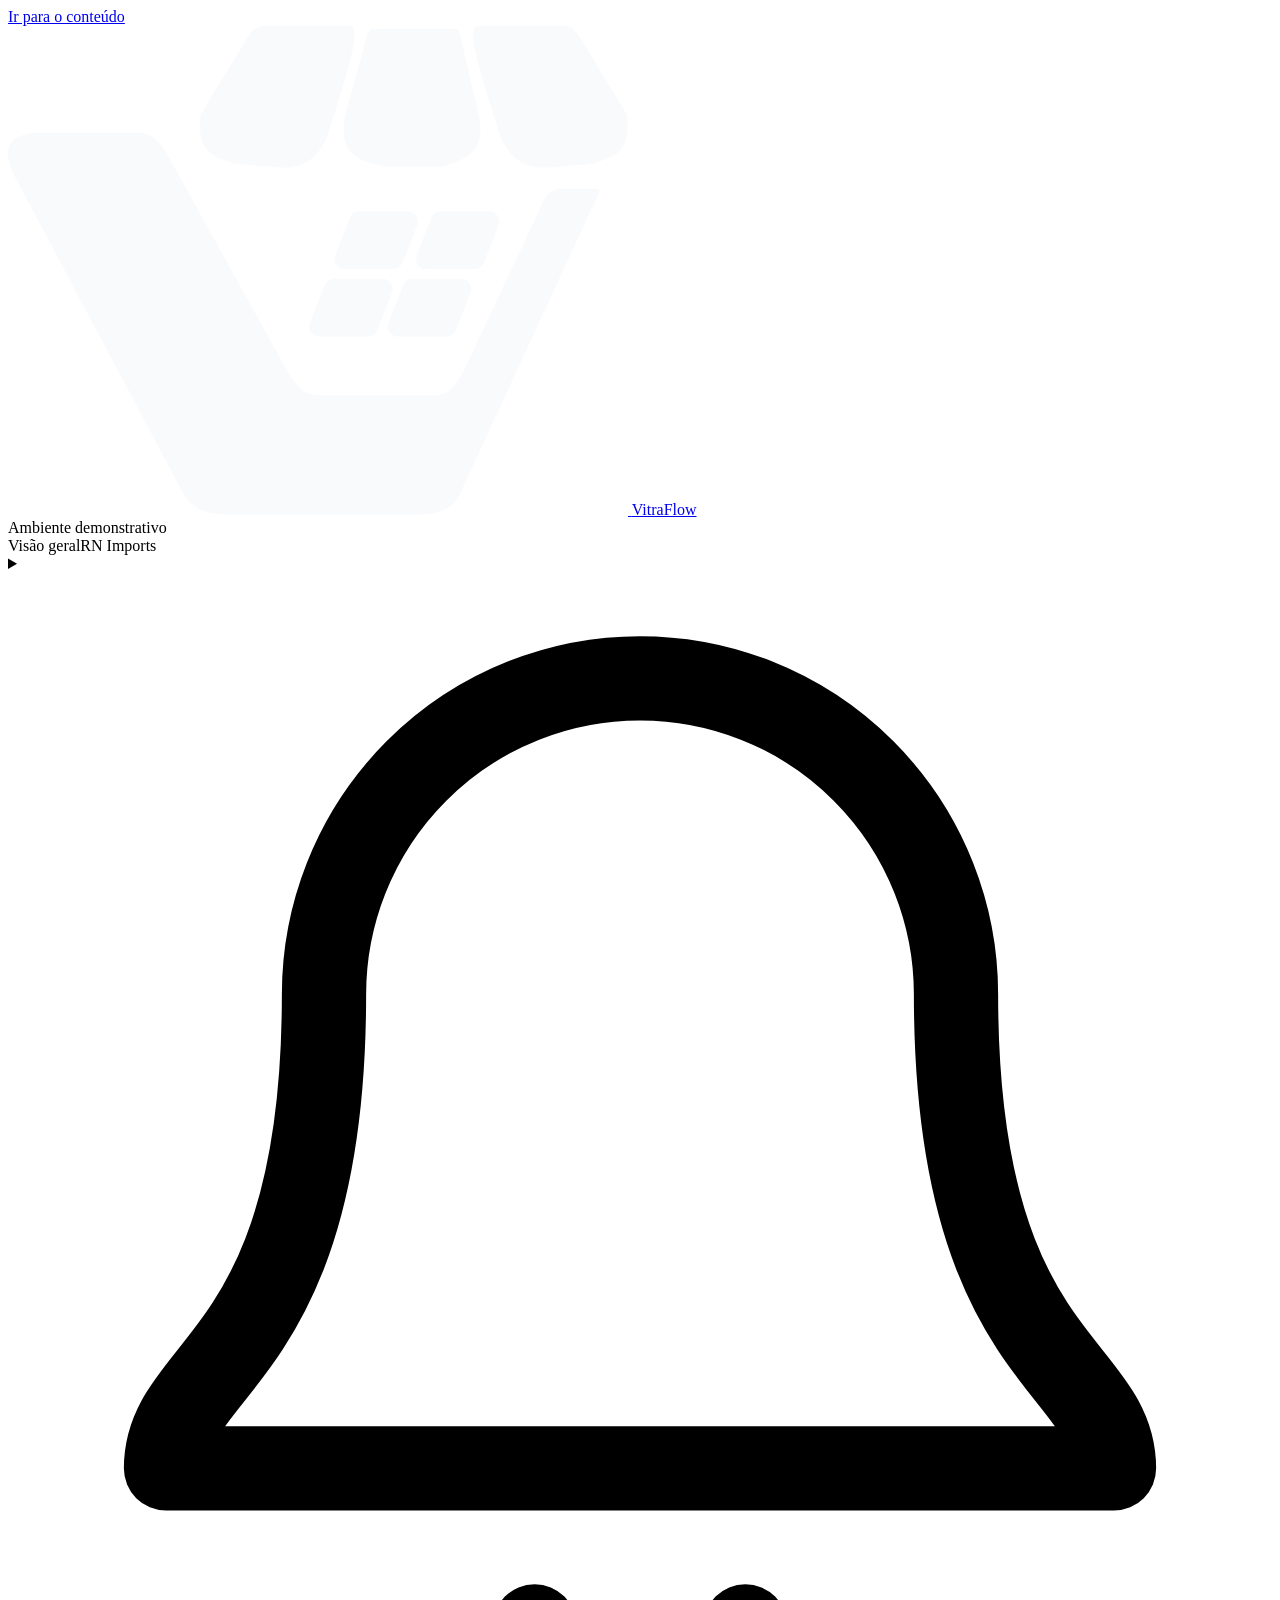
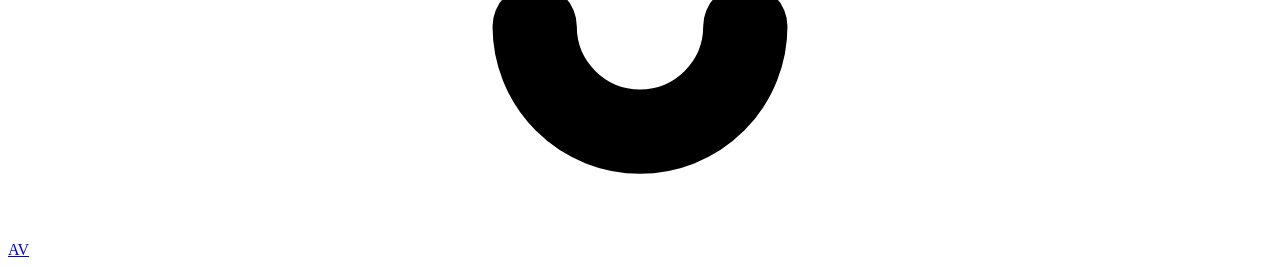
==== commit 652b8a5f: "alterações" ====
--- a/rn-imports/admin/index.html
+++ b/rn-imports/admin/index.html
@@ -9,8 +9,8 @@
   <link rel="preconnect" href="https://fonts.googleapis.com">
   <link rel="preconnect" href="https://fonts.gstatic.com" crossorigin>
   <link href="https://fonts.googleapis.com/css2?family=Anton&family=Archivo:wght@400;600;700&family=Inter:wght@400;600;700&family=Space+Grotesk:wght@400;500;600;700&display=swap" rel="stylesheet">
-  <link rel="stylesheet" href="admin.css">
-  <script type="module" src="admin.js"></script>
+  <link rel="stylesheet" href="/admin/admin.css">
+  <script type="module" src="/admin/admin.js"></script>
 </head>
 <body>
   <a class="skip" href="#content">Ir para o conteúdo</a>
